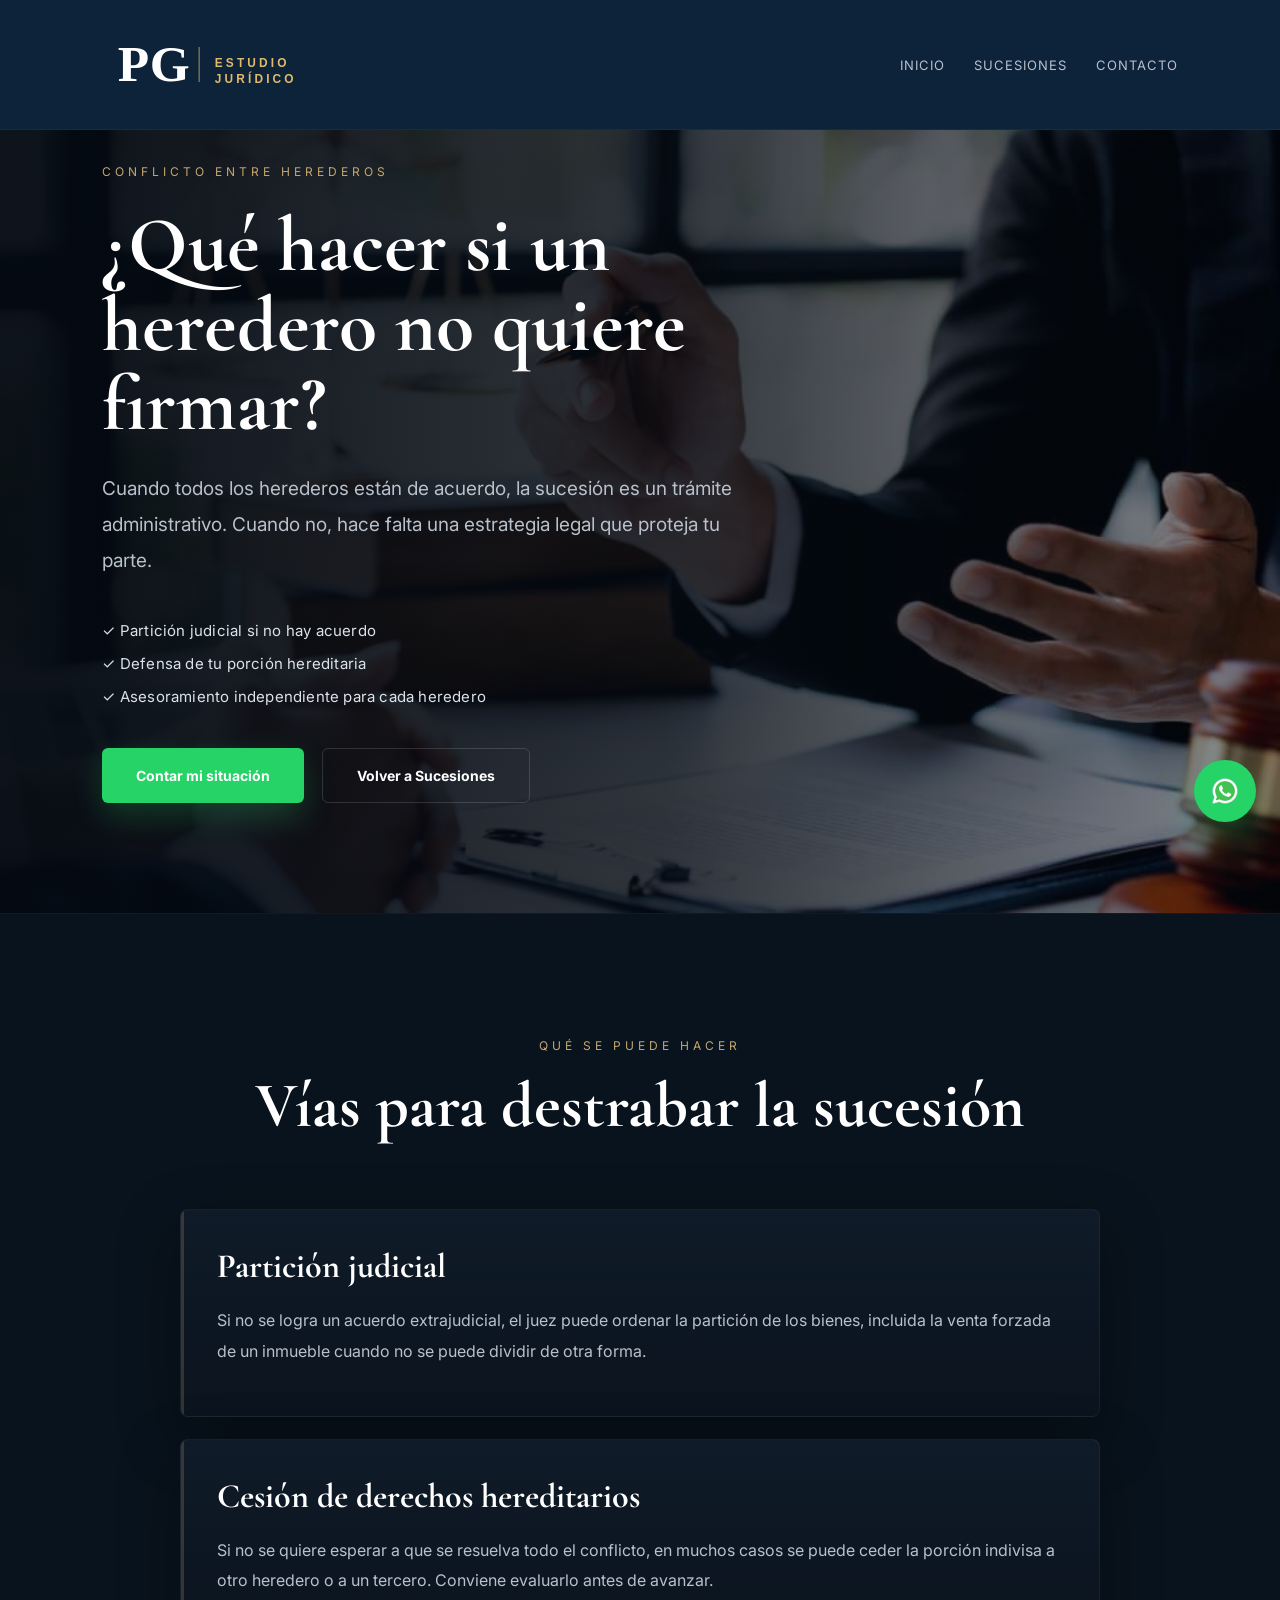
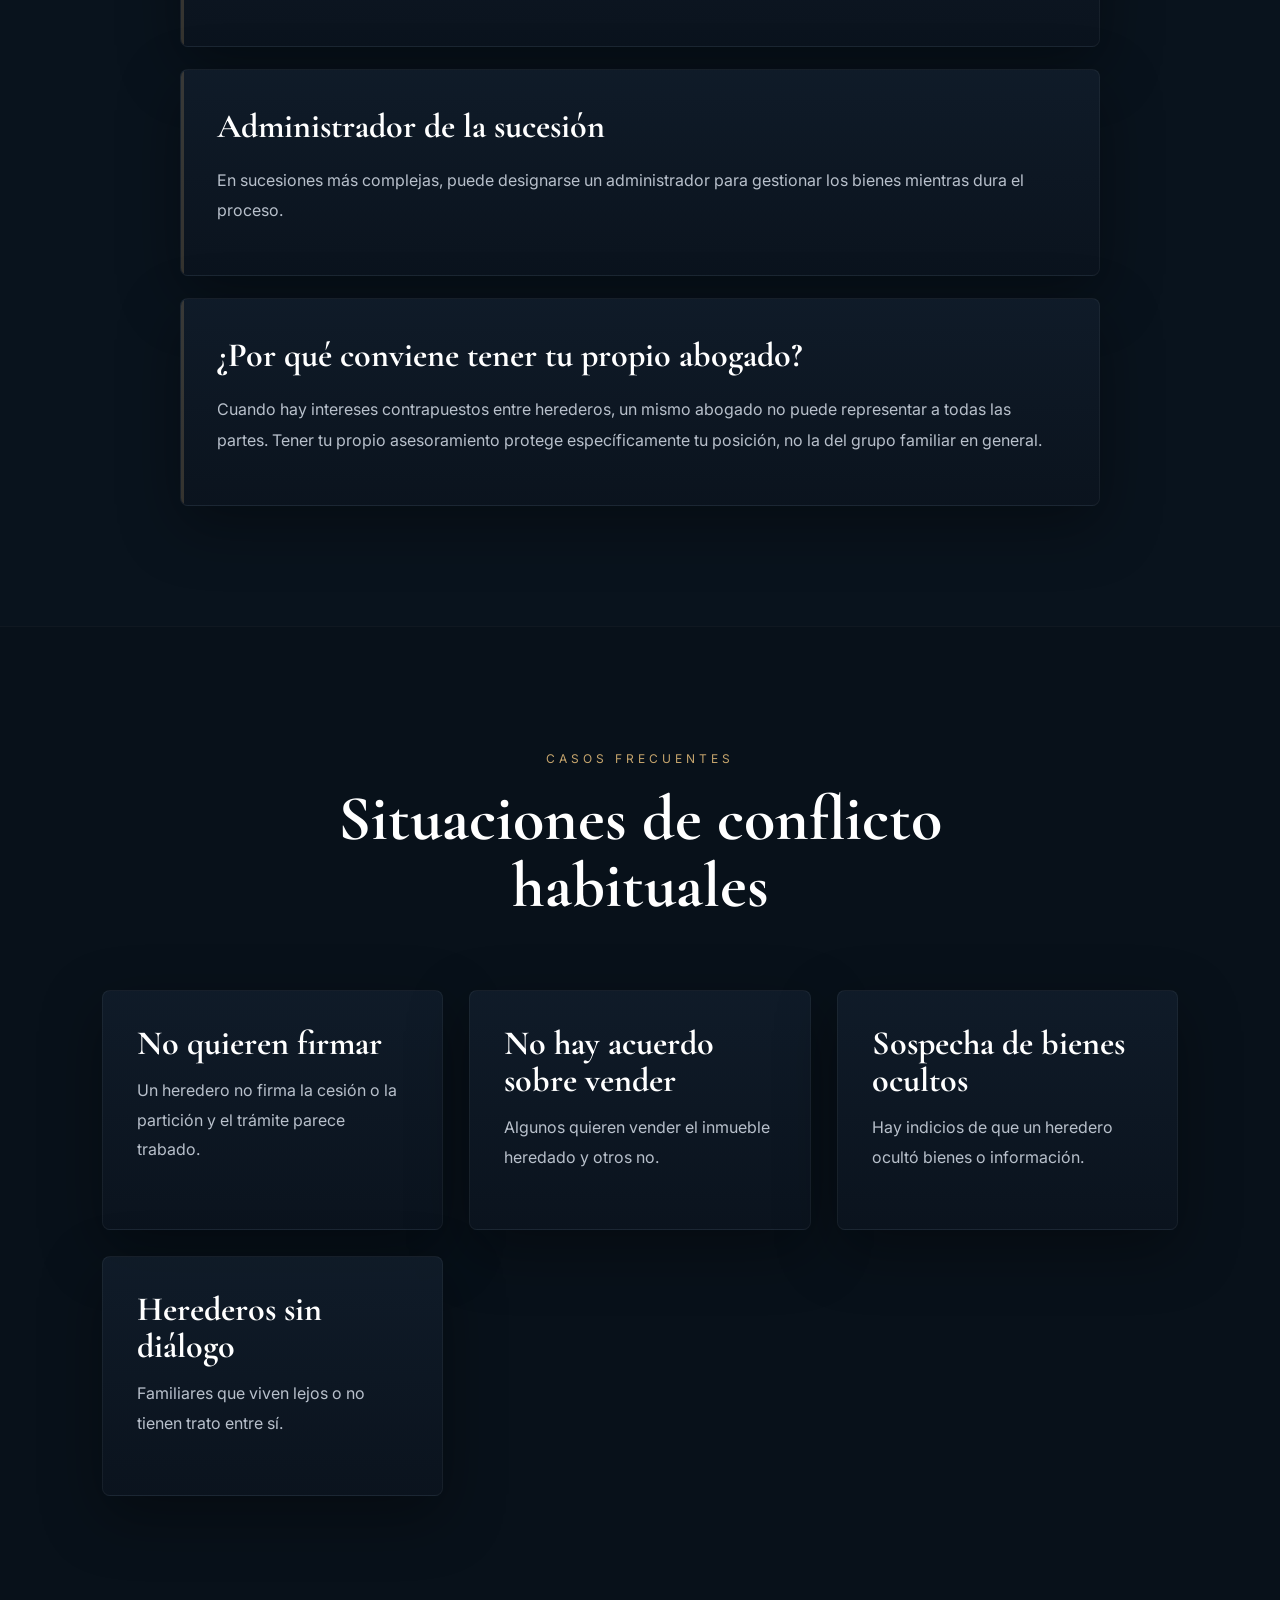
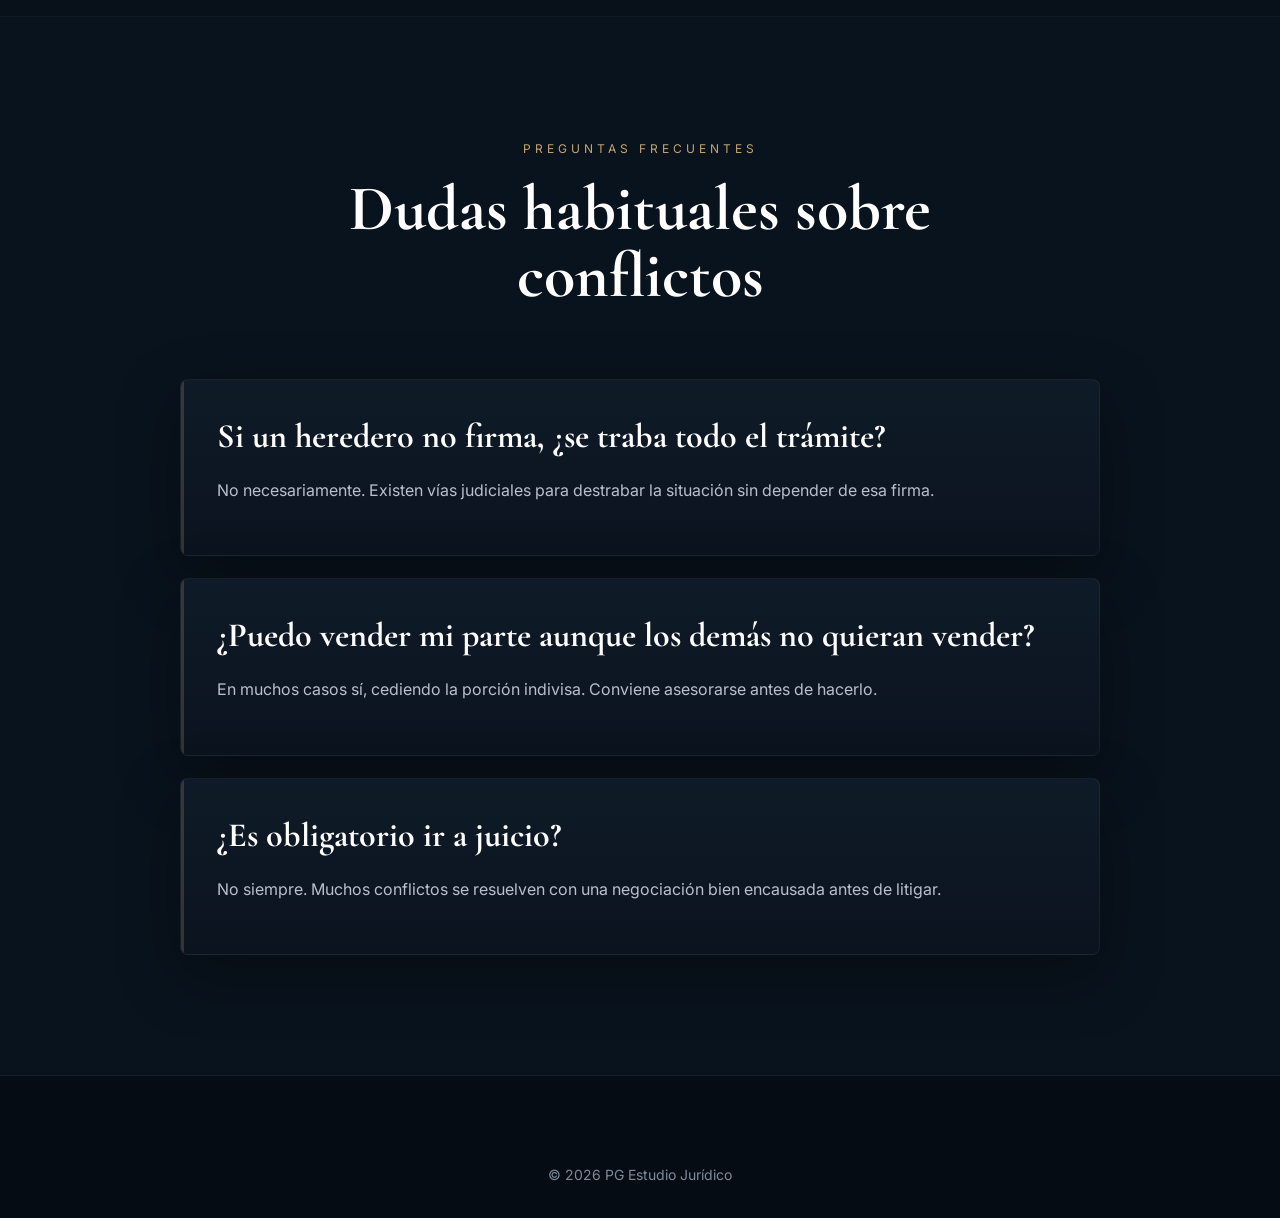
==== conflicto-entre-herederos.html @ 30be78cb "v1" ====
<!DOCTYPE html>
<html lang="es">
<head>

  <meta charset="UTF-8">
  <meta name="viewport" content="width=device-width, initial-scale=1.0">

  <title>¿Qué hacer si un heredero no quiere firmar? | PG Estudio Jurídico</title>

  <meta name="description" content="Qué hacer si un heredero no quiere firmar o no hay acuerdo en una sucesión. Partición judicial, mediación y cómo proteger tus derechos.">

  <link rel="canonical" href="https://estudioPG.com.ar/conflicto-entre-herederos.html">

  <meta property="og:title" content="¿Qué hacer si un heredero no quiere firmar?">
  <meta property="og:description" content="Partición judicial, cesión de derechos y cómo proteger tu porción hereditaria.">
  <meta property="og:image" content="https://estudioPG.com.ar/images/sucesiones.jpg">
  <meta property="og:type" content="website">

  <link rel="preconnect" href="https://fonts.googleapis.com">
  <link rel="preconnect" href="https://fonts.gstatic.com" crossorigin>

  <link href="https://fonts.googleapis.com/css2?family=Cormorant+Garamond:wght@500;600;700&family=Inter:wght@300;400;500;600&display=swap" rel="stylesheet">

  <link rel="stylesheet" href="style.css">

  <script>
    window.POL_ASSISTANT = {
      name: "Max",
      greeting: "Hola 👋 ¿Tenés un problema con otro heredero?",
      avatar: "images/max.jpg"
    };
  </script>

</head>

<body>

<div id="pol-chat-root"></div>

<header>

  <a href="index.html" class="logo-container">
    <img src="images/PG1.svg" alt="PG Estudio Jurídico" class="logo-img">
  </a>

  <nav class="nav" id="navMenu">
    <a href="index.html">Inicio</a>
    <a href="sucesiones.html">Sucesiones</a>
    <a href="index.html#contacto">Contacto</a>
  </nav>

  <div class="hamburger" id="hamburger">
    <span></span>
    <span></span>
    <span></span>
  </div>

</header>

<!-- HERO -->

<section class="hero-sucesiones">

  <div class="overlay"></div>

  <div class="hero-content">

    <span class="mini-title">
      CONFLICTO ENTRE HEREDEROS
    </span>

    <h1>
      ¿Qué hacer si un heredero no quiere firmar?
    </h1>

    <p>
      Cuando todos los herederos están de acuerdo, la sucesión es un trámite administrativo. Cuando no, hace falta una estrategia legal que proteja tu parte.
    </p>

    <div class="hero-points">

      <span>
        ✓ Partición judicial si no hay acuerdo
      </span>

      <span>
        ✓ Defensa de tu porción hereditaria
      </span>

      <span>
        ✓ Asesoramiento independiente para cada heredero
      </span>

    </div>

    <div class="hero-buttons">

      <a
        href="https://wa.me/5491132192112?text=Hola%2C%20tengo%20un%20problema%20con%20otro%20heredero"
        target="_blank"
        class="btn-whatsapp"
      >
        Contar mi situación
      </a>

      <a
        href="/sucesiones.html"
        class="btn-secondary"
      >
        Volver a Sucesiones
      </a>

    </div>

  </div>

</section>

<!-- QUÉ SE PUEDE HACER -->

<section class="faq">

  <div class="section-header">

    <span class="mini-title">
      QUÉ SE PUEDE HACER
    </span>

    <h2>
      Vías para destrabar la sucesión
    </h2>

  </div>

  <div class="faq-container">

    <div class="faq-item">

      <h3>
        Partición judicial
      </h3>

      <p>
        Si no se logra un acuerdo extrajudicial, el juez puede ordenar la partición de los bienes, incluida la venta forzada de un inmueble cuando no se puede dividir de otra forma.
      </p>

    </div>

    <div class="faq-item">

      <h3>
        Cesión de derechos hereditarios
      </h3>

      <p>
        Si no se quiere esperar a que se resuelva todo el conflicto, en muchos casos se puede ceder la porción indivisa a otro heredero o a un tercero. Conviene evaluarlo antes de avanzar.
      </p>

    </div>

    <div class="faq-item">

      <h3>
        Administrador de la sucesión
      </h3>

      <p>
        En sucesiones más complejas, puede designarse un administrador para gestionar los bienes mientras dura el proceso.
      </p>

    </div>

    <div class="faq-item">

      <h3>
        ¿Por qué conviene tener tu propio abogado?
      </h3>

      <p>
        Cuando hay intereses contrapuestos entre herederos, un mismo abogado no puede representar a todas las partes. Tener tu propio asesoramiento protege específicamente tu posición, no la del grupo familiar en general.
      </p>

    </div>

  </div>

</section>

<!-- CASOS FRECUENTES -->

<section class="guides cases-section">

  <div class="section-header">

    <span class="mini-title">
      CASOS FRECUENTES
    </span>

    <h2>
      Situaciones de conflicto habituales
    </h2>

  </div>

  <div class="guides-grid">

    <div class="guide-card">

      <h3>
        No quieren firmar
      </h3>

      <p>
        Un heredero no firma la cesión o la partición y el trámite parece trabado.
      </p>

    </div>

    <div class="guide-card">

      <h3>
        No hay acuerdo sobre vender
      </h3>

      <p>
        Algunos quieren vender el inmueble heredado y otros no.
      </p>

    </div>

    <div class="guide-card">

      <h3>
        Sospecha de bienes ocultos
      </h3>

      <p>
        Hay indicios de que un heredero ocultó bienes o información.
      </p>

    </div>

    <div class="guide-card">

      <h3>
        Herederos sin diálogo
      </h3>

      <p>
        Familiares que viven lejos o no tienen trato entre sí.
      </p>

    </div>

  </div>

</section>

<!-- PREGUNTAS FRECUENTES -->

<section class="faq">

  <div class="section-header">

    <span class="mini-title">
      PREGUNTAS FRECUENTES
    </span>

    <h2>
      Dudas habituales sobre conflictos
    </h2>

  </div>

  <div class="faq-container">

    <div class="faq-item">

      <h3>
        Si un heredero no firma, ¿se traba todo el trámite?
      </h3>

      <p>
        No necesariamente. Existen vías judiciales para destrabar la situación sin depender de esa firma.
      </p>

    </div>

    <div class="faq-item">

      <h3>
        ¿Puedo vender mi parte aunque los demás no quieran vender?
      </h3>

      <p>
        En muchos casos sí, cediendo la porción indivisa. Conviene asesorarse antes de hacerlo.
      </p>

    </div>

    <div class="faq-item">

      <h3>
        ¿Es obligatorio ir a juicio?
      </h3>

      <p>
        No siempre. Muchos conflictos se resuelven con una negociación bien encausada antes de litigar.
      </p>

    </div>

  </div>

</section>

<!-- FOOTER -->

<footer>

  <div class="footer-bottom">

    © 2026 PG Estudio Jurídico

  </div>

</footer>

<!-- WHATSAPP FLOAT -->
<a
  href="https://wa.me/5491132192112"
  target="_blank"
  class="whatsapp-float"
>
  <img src="images/whatsapp.png" alt="WhatsApp"></a>


<script src="nav.js"></script>
</body>
</html>
---- style.css ----
:root{

  --bg:#071019;
  --bg-soft:#0d1722;
  --bg-card:#101c29;

  --gold:#c6a56d;
  --gold-light:#dcc08e;

  --text:#b8c0cb;
  --white:#ffffff;

  --line:rgba(255,255,255,.08);

  --shadow:
  0 20px 60px rgba(0,0,0,.35);

}

/* RESET */

*{
  margin:0;
  padding:0;
  box-sizing:border-box;
}

html{
  scroll-behavior:smooth;
}

body{

  font-family:'Inter',sans-serif;

  background:var(--bg);

  color:var(--white);

  overflow-x:hidden;

}

/* GLOBAL */

img{
  max-width:100%;
  display:block;
}

a{
  text-decoration:none;
}

section{
  position:relative;
}

/* HEADER */

header{

  position:fixed;

  top:0;
  left:0;

  width:100%;

  display:flex;
  justify-content:space-between;
  align-items:center;

  padding:22px 8%;

  background:rgba(4,10,18,.72);

  backdrop-filter:blur(14px);

  z-index:9999;

  border-bottom:1px solid rgba(255,255,255,.04);

}

/* LOGO */

/* Contenedor del logo para controlar el alineado */
/* Contenedor del logo */
/* Contenedor del logo */
.logo-container {
  display: flex;
  align-items: center;
  text-decoration: none;
  padding: 5px 0;
}

/* Control visual del tamaño general */
.logo-img {
  height: 75px; /* Ajustando los píxeles controlás el alto total del logo en el menú */
  width: auto;  /* Mantiene la proporción horizontal perfecta */
  display: block;
}

.logo-img:hover {
  transform: scale(1.12); /* Un pequeño efecto de despegue al pasar el mouse */
}

/* Ajuste opcional por si el header es transparente o claro */
header {
  background-color: #0d233a; /* Un color similar al fondo de tu logo para integrarlo perfectamente */
}

/* NAV */

.nav{

  display:flex;
  align-items:center;
  gap:30px;

}

.nav a{

  position:relative;

  color:var(--text);

  font-size:13px;

  text-transform:uppercase;

  letter-spacing:.9px;

  padding:6px 0;

  transition:.25s ease;

}

.nav a:hover{
  color:white;
}

.nav a::after{

  content:"";

  position:absolute;

  left:0;
  bottom:-4px;

  width:0%;

  height:1px;

  background:var(--gold);

  transition:width .25s ease;

}

.nav a:hover::after{
  width:100%;
}

.nav-cta{

  color:var(--gold) !important;

  font-weight:600;

}

/* HERO */

.hero,
.hero-sucesiones{

  position:relative;

  min-height:100vh;

  display:flex;
  align-items:center;

  padding:
  160px 8%
  110px;

  overflow:hidden;

}

.hero{

  background:
  url('images/hero.jpg')
  center center/cover no-repeat;

}

.hero-sucesiones{

  background:
  url('images/sucesiones.jpg')
  center center/cover no-repeat;

}

.hero-overlay,
.overlay{

  position:absolute;
  inset:0;

  background:
  linear-gradient(
    90deg,
    rgba(4,10,18,.96) 5%,
    rgba(4,10,18,.82) 52%,
    rgba(4,10,18,.45) 100%
  );

}

.hero-content{

  position:relative;
  z-index:2;

  max-width:760px;

  animation:
  fadeUp .8s ease;

}

@keyframes fadeUp{

  from{

    opacity:0;
    transform:translateY(24px);

  }

  to{

    opacity:1;
    transform:translateY(0);

  }

}

.mini-title{

  color:var(--gold);

  font-size:12px;

  letter-spacing:4px;

  text-transform:uppercase;

}

.hero h1,
.hero-sucesiones h1{

  font-family:'Cormorant Garamond',serif;

  font-size:78px;

  line-height:1.02;

  margin:
  26px 0;

  font-weight:700;

}

.hero p,
.hero-sucesiones p{

  color:var(--text);

  font-size:19px;

  line-height:1.9;

  max-width:640px;

  margin-bottom:42px;

}

/* HERO POINTS */

.hero-points{

  display:flex;
  flex-direction:column;

  gap:14px;

  margin-bottom:42px;

}

.hero-points span{

  color:#dce2ea;

  font-size:15px;

  letter-spacing:.2px;

}

/* BUTTONS */

.hero-buttons{

  display:flex;
  gap:18px;
  flex-wrap:wrap;

  margin-top:10px;

}

.btn-primary,
.btn-secondary,
.btn-whatsapp{

  display:inline-flex;

  align-items:center;
  justify-content:center;

  padding:18px 34px;

  border-radius:6px;

  font-size:14px;

  font-weight:700;

  transition:.3s ease;

  will-change:transform;

}

/* GOLD */

.btn-primary{

  background:var(--gold);

  color:#111;

  box-shadow:
  0 12px 28px rgba(198,165,109,.22);

}

.btn-primary:hover{

  transform:translateY(-4px);

  background:var(--gold-light);

}

/* WHATSAPP */

.btn-whatsapp{

  background:#25D366;

  color:white;

  box-shadow:
  0 12px 30px rgba(37,211,102,.22);

}

.btn-whatsapp:hover{

  background:#1ebe5d;

  transform:translateY(-4px);

  box-shadow:
  0 18px 40px rgba(37,211,102,.30);

}

/* SECONDARY */

.btn-secondary{

  border:
  1px solid rgba(255,255,255,.14);

  color:white;

}

.btn-secondary:hover{

  background:white;

  color:#111;

  transform:translateY(-4px);

}

/* FEATURED */

.featured-sucesiones{

  padding:120px 8%;

  background:#09131d;

  border-top:1px solid var(--line);
  border-bottom:1px solid var(--line);

}

.featured-content{

  max-width:860px;

}

.featured-content h2{

  font-family:'Cormorant Garamond',serif;

  font-size:62px;

  line-height:1.08;

  margin:
  24px 0;

}

.featured-content p{

  color:var(--text);

  font-size:18px;

  line-height:1.9;

  margin-bottom:38px;

}

/* SECTIONS */

.services,
.about,
.contact,
.guides,
.faq{

  padding:120px 8%;

}

.guides,
.faq,
.featured-sucesiones,
.contact{

  border-top:
  1px solid rgba(255,255,255,.03);

}

.section-header{

  text-align:center;

  max-width:820px;

  margin:
  0 auto 70px;

}

.section-header h2{

  font-family:'Cormorant Garamond',serif;

  font-size:64px;

  margin-top:18px;

  line-height:1.05;

}

/* SERVICES */

.services-grid{

  display:grid;

  grid-template-columns:
  repeat(auto-fit,minmax(320px,1fr));

  gap:34px;

}

.service-card,
.guide-card,
.faq-item{

  background:linear-gradient(
    180deg,
    rgba(16,28,41,.96) 0%,
    rgba(11,20,30,.96) 100%
  );

  border:
  1px solid rgba(255,255,255,.05);

  border-radius:8px;

  transition:.35s ease;

  box-shadow:var(--shadow);

}

.service-card:hover,
.guide-card:hover,
.faq-item:hover{

  transform:
  translateY(-6px);

  border-color:
  rgba(198,165,109,.24);

}

.service-card{

  overflow:hidden;

  color:white;

}

.service-image{

  height:260px;

  overflow:hidden;

}

.service-image img{

  width:100%;
  height:100%;

  object-fit:cover;

  transition:1s;

}

.service-card:hover img{

  transform:scale(1.05);

}

.service-content{

  padding:36px;

}

.service-content h3{

  font-family:'Cormorant Garamond',serif;

  font-size:42px;

  margin-bottom:18px;

}

.service-content p{

  color:var(--text);

  line-height:1.9;

}

/* ABOUT */

.about{

  display:grid;

  grid-template-columns:
  1fr 1fr;

  gap:70px;

  align-items:center;

}

.about-image img{

  width:100%;

  height:700px;

  object-fit:cover;

  border-radius:6px;

}

.about-content h2{

  font-family:'Cormorant Garamond',serif;

  font-size:66px;

  line-height:1.05;

  margin:
  25px 0 34px;

}

.about-content p{

  color:var(--text);

  line-height:1.95;

  margin-bottom:20px;

}

/* GUIDES */

.guides{

  background:#08111a;

}

.guides-grid{

  display:grid;

  grid-template-columns:
  repeat(auto-fit,minmax(280px,1fr));

  gap:26px;

}

.guide-card{

  min-height:240px;

  display:flex;
  flex-direction:column;
  justify-content:flex-start;

  padding:34px;

  color:white;

}

.guide-card h3{

  font-family:'Cormorant Garamond',serif;

  font-size:34px;

  line-height:1.1;

  margin-bottom:14px;

}

.guide-card p{

  color:var(--text);

  line-height:1.85;

}

/* FAQ */

.faq{

  background:#09131d;

}

.faq-container{

  max-width:920px;

  margin:auto;

  display:flex;
  flex-direction:column;

  gap:22px;

}

.faq-item{

  position:relative;

  overflow:hidden;

  padding:36px;

}

.faq-item::before{

  content:"";

  position:absolute;

  left:0;
  top:0;

  width:3px;
  height:100%;

  background:var(--gold);

  opacity:.22;

}

.faq-item h3{

  font-family:'Cormorant Garamond',serif;

  font-size:34px;

  margin-bottom:18px;

}

.faq-item p{

  color:var(--text);

  line-height:1.9;

  margin-bottom:14px;

}

/* CONTACT */

.contact{

  display:grid;

  grid-template-columns:
  1fr 1fr;

  gap:60px;

}

.contact h2{

  font-family:'Cormorant Garamond',serif;

  font-size:62px;

  margin:
  22px 0;

}

.contact p{

  color:var(--text);

  line-height:1.9;

}

.contact-form{

  display:flex;
  flex-direction:column;

  gap:18px;

}

.contact-form input,
.contact-form textarea{

  background:
  rgba(10,18,27,.95);

  border:
  1px solid rgba(255,255,255,.06);

  border-radius:8px;

  padding:18px;

  color:white;

  outline:none;

  font-size:15px;

  font-family:'Inter',sans-serif;

  transition:.25s ease;

}

.contact-form textarea{

  resize:none;

  height:170px;

}

/* FOOTER */

footer{

  padding:
  90px 8%
  35px;

  border-top:
  1px solid var(--line);

  background:#050c14;

}

.footer-bottom{

  text-align:center;

  color:#7f8b98;

  font-size:14px;

}

/* CHAT */
/* =========================
   WHATSAPP FLOAT PREMIUM
   ========================= */

.whatsapp-float{
  position: fixed;
  right: 24px;
  bottom: 78px;

  width: 62px;
  height: 62px;

  background: #25D366;
  border-radius: 50%;

  display: flex;
  align-items: center;
  justify-content: center;

  z-index: 999999;

  box-shadow: 0 18px 40px rgba(37,211,102,.35);

  cursor: pointer;

  transition: transform .25s ease, box-shadow .25s ease;
}

/* icono */
.whatsapp-float img{
  width: 30px;
  height: 30px;
}

/* hover premium */
.whatsapp-float:hover{
  transform: translateY(-4px) scale(1.05);
  box-shadow: 0 25px 60px rgba(37,211,102,.45);
}

/* pulse elegante */
.whatsapp-float::after{
  content:"";
  position:absolute;
  inset:0;
  border-radius:50%;

  background: radial-gradient(circle, rgba(255,255,255,.35), transparent 60%);
  opacity:0;
  transform: scale(.7);

  animation: waPulse 2.4s infinite;
}

@keyframes waPulse{
  0%{
    opacity:0;
    transform: scale(.7);
  }
  40%{
    opacity:.25;
  }
  100%{
    opacity:0;
    transform: scale(1.5);
  }
}




/* HAMBURGER */

.hamburger{

  display:none;

  width:34px;
  height:26px;

  cursor:pointer;

  position:relative;

  z-index:100000;

}

.hamburger span{

  position:absolute;

  width:100%;
  height:3px;

  background:white;

  border-radius:10px;

  transition:.3s ease;

}

.hamburger span:nth-child(1){
  top:0;
}

.hamburger span:nth-child(2){
  top:11px;
}

.hamburger span:nth-child(3){
  bottom:0;
}

.hamburger.active span:nth-child(1){

  transform:rotate(45deg);
  top:11px;

}

.hamburger.active span:nth-child(2){

  opacity:0;

}

.hamburger.active span:nth-child(3){

  transform:rotate(-45deg);
  bottom:12px;

}

/* TABLET */

@media(max-width:900px){

  .hamburger{
    display:block;
  }

  .nav{
    position: fixed;
    top: 90px;
    right: -260px;

    width: 240px;
    max-width: 80vw;

    height: auto;              /* 🔥 ya no full screen */
    max-height: 420px;

    background: rgba(7,16,25,.92);
    backdrop-filter: blur(18px);

    border: 1px solid rgba(255,255,255,.08);
    border-right: none;

    border-radius: 14px 0 0 14px;

    display: flex;
    flex-direction: column;

    justify-content: flex-start;
    align-items: flex-start;

    padding: 18px 18px;

    gap: 12px;

    transition: .3s ease;

    z-index: 99999;

    box-shadow: 0 20px 60px rgba(0,0,0,.35);
  }

  .nav.active{
    right: 0;
  }

  .nav a{
    font-size: 14px;
    letter-spacing: 1px;
    padding: 8px 6px;
    width: 100%;
    border-radius: 6px;
    transition: .2s ease;
  }

  .nav a:hover{
    background: rgba(198,165,109,.08);
    transform: translateX(4px);
  }

  .about,
  .contact{
    grid-template-columns:1fr;
  }

  .hero h1,
  .hero-sucesiones h1{
    font-size:54px;
  }
}
/* =========================
 


/* MOBILE */

@media(max-width:600px){

  header{
    padding:18px 6%;
  }

  .hero,
  .hero-sucesiones{

    padding:
    120px 6%
    80px;

    min-height:auto;

  }

  .hero h1,
  .hero-sucesiones h1{

    font-size:40px;

    line-height:1.08;

  }

  .hero p,
  .hero-sucesiones p{

    font-size:16px;

  }

  .hero-buttons{

    flex-direction:column;

  }

  .btn-primary,
  .btn-secondary,
  .btn-whatsapp{

    width:100%;

  }

  .section-header h2,
  .about-content h2,
  .contact h2,
  .featured-content h2{

    font-size:40px;

  }

  .service-image{
    height:180px;
  }

  .about-image img{
    height:320px;
  }

  .service-content,
  .guide-card,
  .faq-item{

    padding:24px;

  }

  .service-content h3,
  .guide-card h3,
  .faq-item h3{

    font-size:28px;

  }


/* MOBILE */

@media(max-width:600px){

  header{
    padding:18px 6%;
  }

  .hero,
  .hero-sucesiones{
    padding:120px 6% 80px;
    min-height:auto;
  }

  .hero h1,
  .hero-sucesiones h1{
    font-size:40px;
    line-height:1.08;
  }

  .hero p,
  .hero-sucesiones p{
    font-size:16px;
  }

  .hero-buttons{
    flex-direction:column;
  }

  .btn-primary,
  .btn-secondary,
  .btn-whatsapp{
    width:100%;
  }

  .section-header h2,
  .about-content h2,
  .contact h2,
  .featured-content h2{
    font-size:40px;
  }

  .service-image{
    height:180px;
  }

  .about-image img{
    height:320px;
  }

  .service-content,
  .guide-card,
  .faq-item{
    padding:24px;
  }

  .service-content h3,
  .guide-card h3,
  .faq-item h3{
    font-size:28px;
  }

  /* WhatsApp FIX (SIN ANIDAR MEDIA QUERIES) */
  .whatsapp-float{
    width:56px;
    height:56px;
    right:16px;
    bottom:85px;
  }

  .whatsapp-float img{
    width:26px;
    height:26px;
  }
}

}
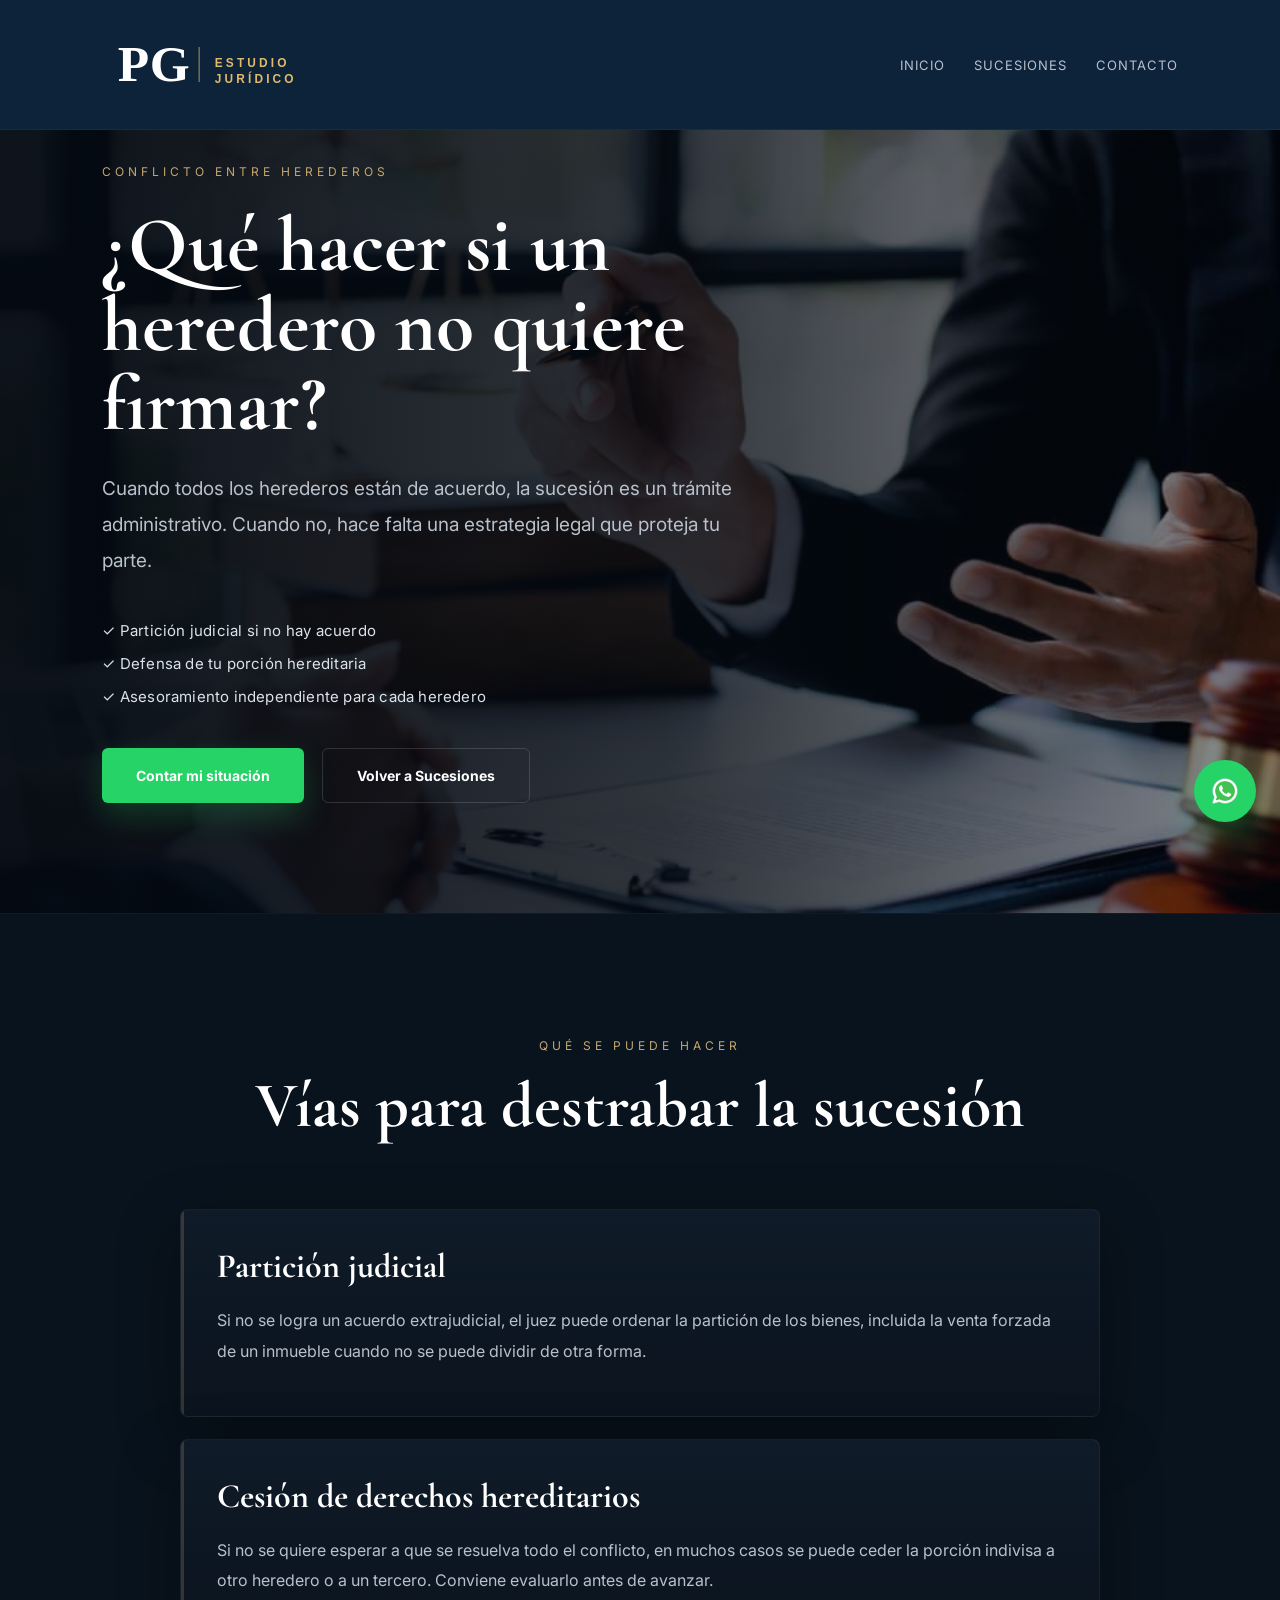
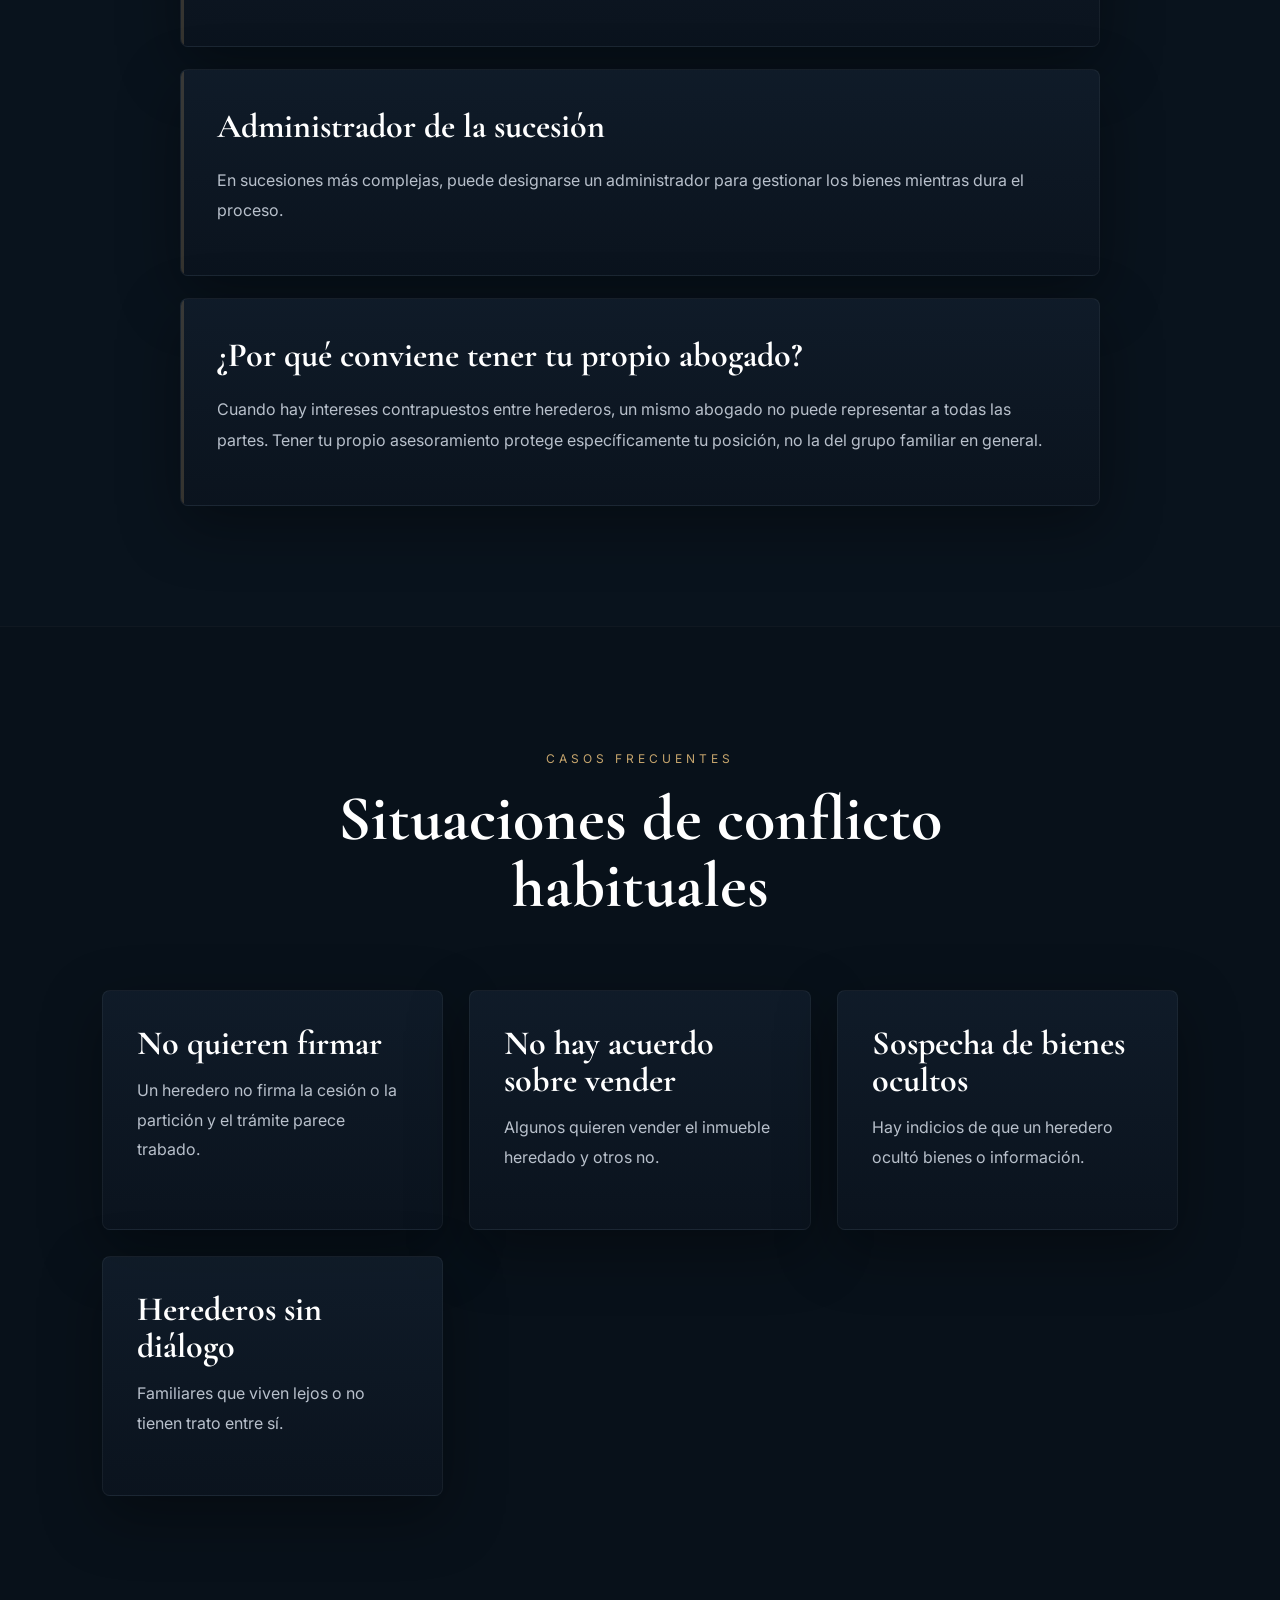
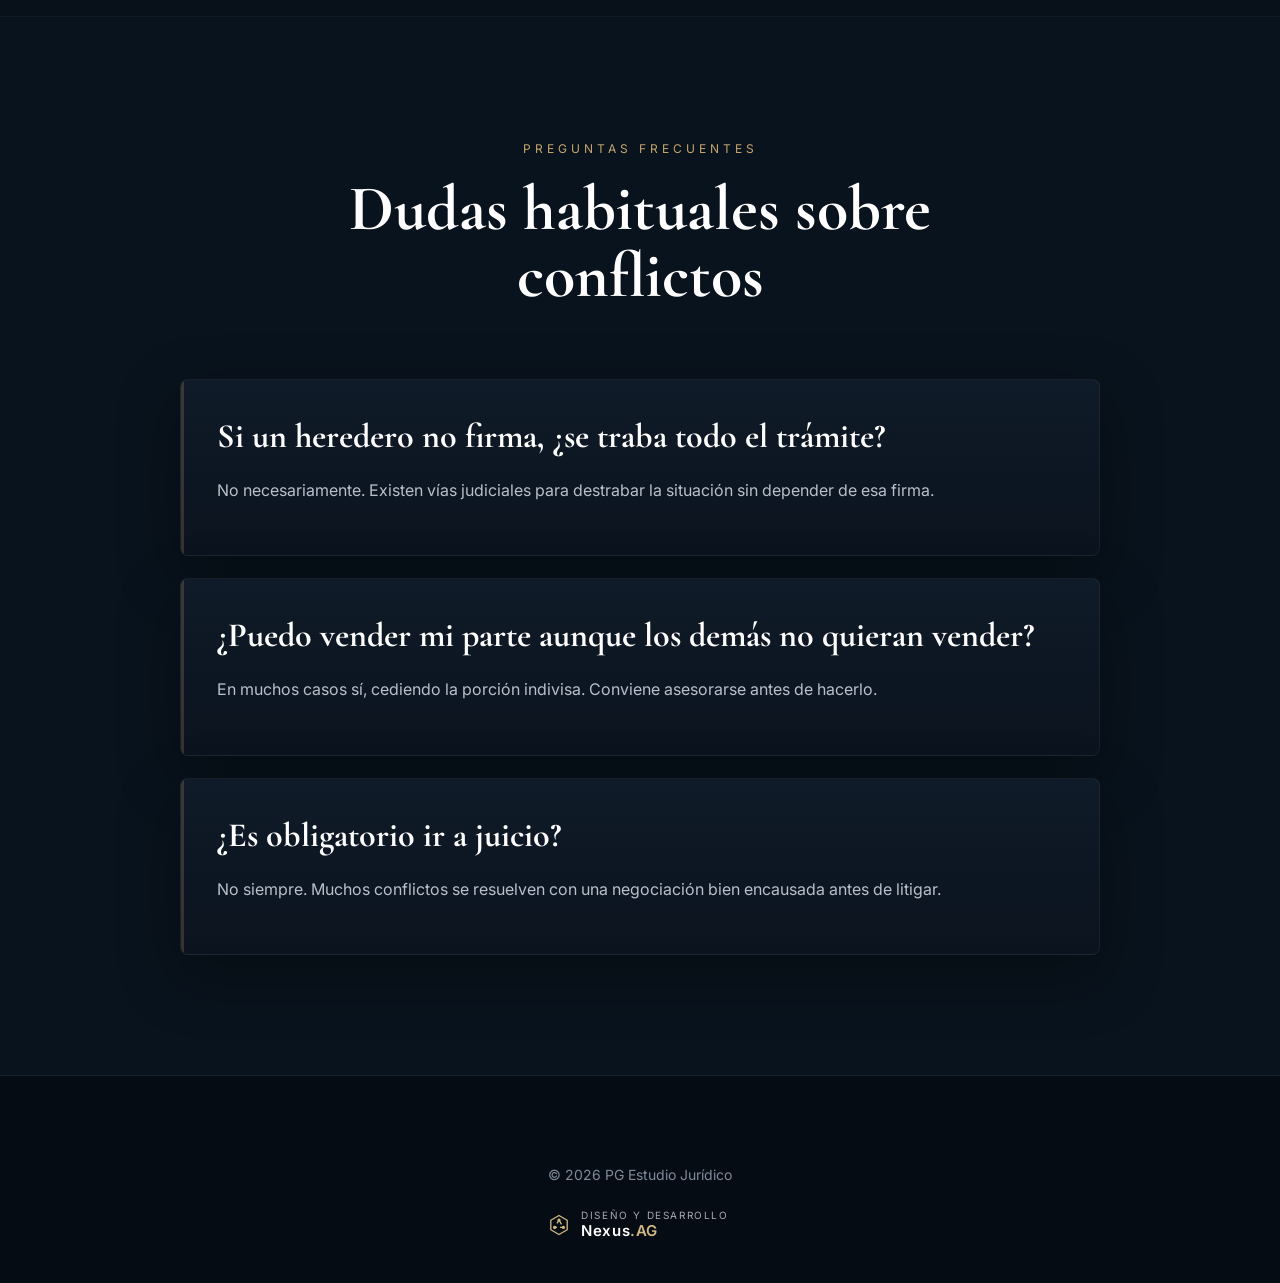
==== commit 08d68b01: "Firma Nexus.AG con movimiento en el pie de todas las páginas; arreglo imagen rota del botón de Whats" ====
--- a/conflicto-entre-herederos.html
+++ b/conflicto-entre-herederos.html
@@ -31,6 +31,7 @@
     };
   </script>
 
+  <link rel="stylesheet" href="nexus.css">
 </head>
 
 <body>
@@ -324,6 +325,18 @@
 
   </div>
 
+  <div class="nexus-firma">
+    <a class="nexus-credit" href="https://nexus-ag.vercel.app/?utm_source=galeppiestudio&utm_medium=credito" target="_blank" rel="noopener" title="Diseño y desarrollo: Nexus.AG">
+      <svg class="nexus-mark" viewBox="0 0 24 24" aria-hidden="true">
+        <path d="M12 2.5 20.2 7.25v9.5L12 21.5 3.8 16.75v-9.5Z" fill="none" stroke="currentColor" stroke-width="1.3" stroke-linejoin="round"/>
+        <path class="flujo" d="M12 7 7.6 14.4h8.8Z" fill="none" stroke="currentColor" stroke-width="1.3" stroke-linejoin="round"/>
+        <circle class="n n1" cx="12" cy="7" r="1.6" fill="currentColor"/>
+        <circle class="n n2" cx="16.4" cy="14.4" r="1.6" fill="currentColor"/>
+        <circle class="n n3" cx="7.6" cy="14.4" r="1.6" fill="currentColor"/>
+      </svg>
+      <span class="nexus-txt"><small>Diseño y desarrollo</small><b>Nexus<em>.AG</em></b></span>
+    </a>
+  </div>
 </footer>
 
 <!-- WHATSAPP FLOAT -->
--- a/nexus.css
+++ b/nexus.css
@@ -0,0 +1,17 @@
+/* Firma "Diseño y desarrollo · Nexus.AG" — https://nexus-ag.vercel.app/ */
+.nexus-firma { display: flex; justify-content: center; padding: 14px 0 0; }
+.nexus-credit { display: inline-flex; align-items: center; gap: 10px; padding: 8px 16px 8px 12px; border-radius: 12px; border: 1px solid transparent; color: #fff !important; text-decoration: none !important; transition: background .25s, border-color .25s; }
+.nexus-credit:hover { border-color: #D4B88266; background: #D4B8821a; }
+.nexus-mark { width: 24px; height: 24px; color: #D4B882; flex: none; overflow: visible; }
+.nexus-txt { display: flex; flex-direction: column; line-height: 1.15; text-align: left; }
+.nexus-txt small { font-size: 10px; letter-spacing: .16em; text-transform: uppercase; opacity: .65; }
+.nexus-txt b { font-size: 15px; font-weight: 600; letter-spacing: .04em; color: #fff; }
+.nexus-txt em { font-style: normal; color: #D4B882; }
+/* movimiento: los nodos laten en secuencia y la señal recorre el triángulo */
+.nexus-mark .n { transform-box: fill-box; transform-origin: center; animation: nexus-pulso 2.4s ease-in-out infinite; }
+.nexus-mark .n2 { animation-delay: .8s; } .nexus-mark .n3 { animation-delay: 1.6s; }
+.nexus-mark .flujo { stroke-dasharray: 4 3; animation: nexus-flujo 2.4s linear infinite; }
+@keyframes nexus-pulso { 0%, 60%, 100% { transform: scale(1); opacity: .85; } 25% { transform: scale(1.55); opacity: 1; } }
+@keyframes nexus-flujo { to { stroke-dashoffset: -14; } }
+@media (prefers-reduced-motion: reduce) { .nexus-mark .n, .nexus-mark .flujo { animation: none; } }
+.footer-bottom + .nexus-firma { padding-top: 18px; }
